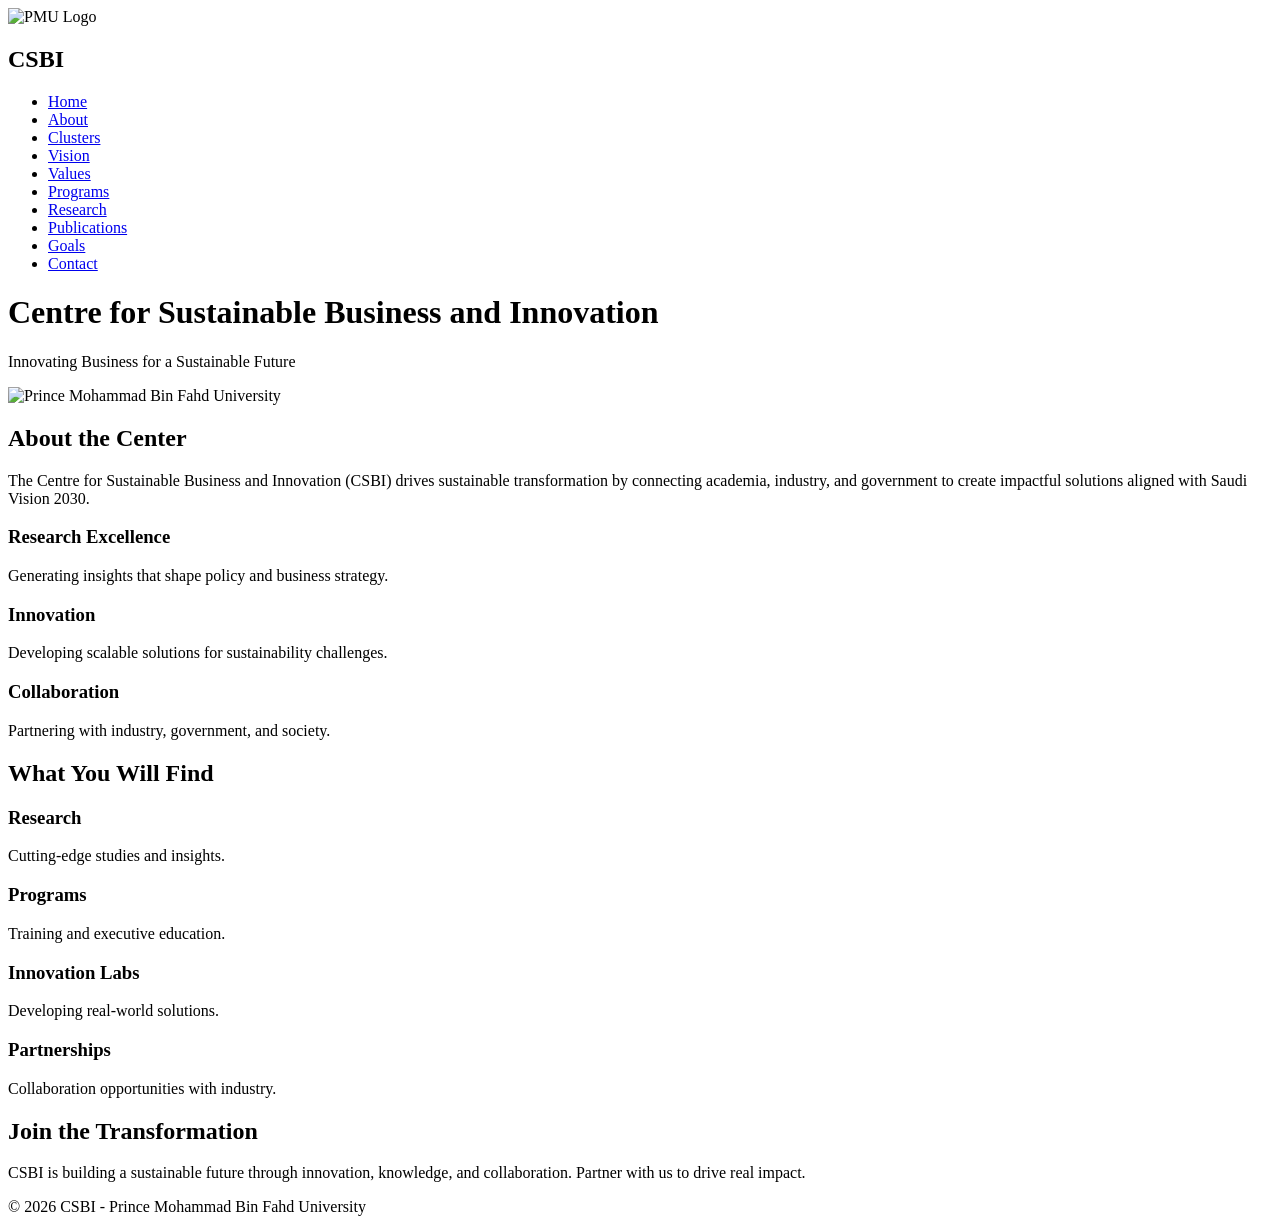
==== index.html @ 0d6ee07f "Add files via upload" ====
<!DOCTYPE html>
<html lang="en">
<head>
    <meta charset="UTF-8">
    <meta name="viewport" content="width=device-width, initial-scale=1.0">
    <title>CSBI - Sustainability Center</title>
    <link rel="stylesheet" href="style.css">
</head>
<body>

<nav>
    <div class="logo-area">
        <img src="images/pmu-logo.png" alt="PMU Logo">
        <h2>CSBI</h2>
    </div>

    <ul>
        <li><a href="index.html" class="active">Home</a></li>
        <li><a href="about.html">About</a></li>
        <li><a href="clusters.html">Clusters</a></li>
        <li><a href="vision.html">Vision</a></li>
        <li><a href="values.html">Values</a></li>
        <li><a href="programs.html">Programs</a></li>
        <li><a href="research.html">Research</a></li>
        <li><a href="publications.html">Publications</a></li>
        <li><a href="goals.html">Goals</a></li>
        <li><a href="contact.html">Contact</a></li>
    </ul>
</nav>

<header>
    <h1>Centre for Sustainable Business and Innovation</h1>
    <p>Innovating Business for a Sustainable Future</p>
</header>

<section class="pmu-photo">
    <img src="images/graduation.png" alt="Prince Mohammad Bin Fahd University">
</section>

<section>
    <h2>About the Center</h2>
    <p>
        The Centre for Sustainable Business and Innovation (CSBI) drives sustainable 
        transformation by connecting academia, industry, and government to create 
        impactful solutions aligned with Saudi Vision 2030.
    </p>
</section>

<section class="cards">
    <div class="card">
        <h3>Research Excellence</h3>
        <p>Generating insights that shape policy and business strategy.</p>
    </div>

    <div class="card">
        <h3>Innovation</h3>
        <p>Developing scalable solutions for sustainability challenges.</p>
    </div>

    <div class="card">
        <h3>Collaboration</h3>
        <p>Partnering with industry, government, and society.</p>
    </div>
</section>

<section>
    <h2>What You Will Find</h2>

    <div class="cards">
        <div class="card">
            <h3>Research</h3>
            <p>Cutting-edge studies and insights.</p>
        </div>

        <div class="card">
            <h3>Programs</h3>
            <p>Training and executive education.</p>
        </div>

        <div class="card">
            <h3>Innovation Labs</h3>
            <p>Developing real-world solutions.</p>
        </div>

        <div class="card">
            <h3>Partnerships</h3>
            <p>Collaboration opportunities with industry.</p>
        </div>
    </div>
</section>

<section class="highlight">
    <h2>Join the Transformation</h2>
    <p>
        CSBI is building a sustainable future through innovation, knowledge, and 
        collaboration. Partner with us to drive real impact.
    </p>
</section>

<footer>
    <p>© 2026 CSBI - Prince Mohammad Bin Fahd University</p>
</footer>

</body>
</html>
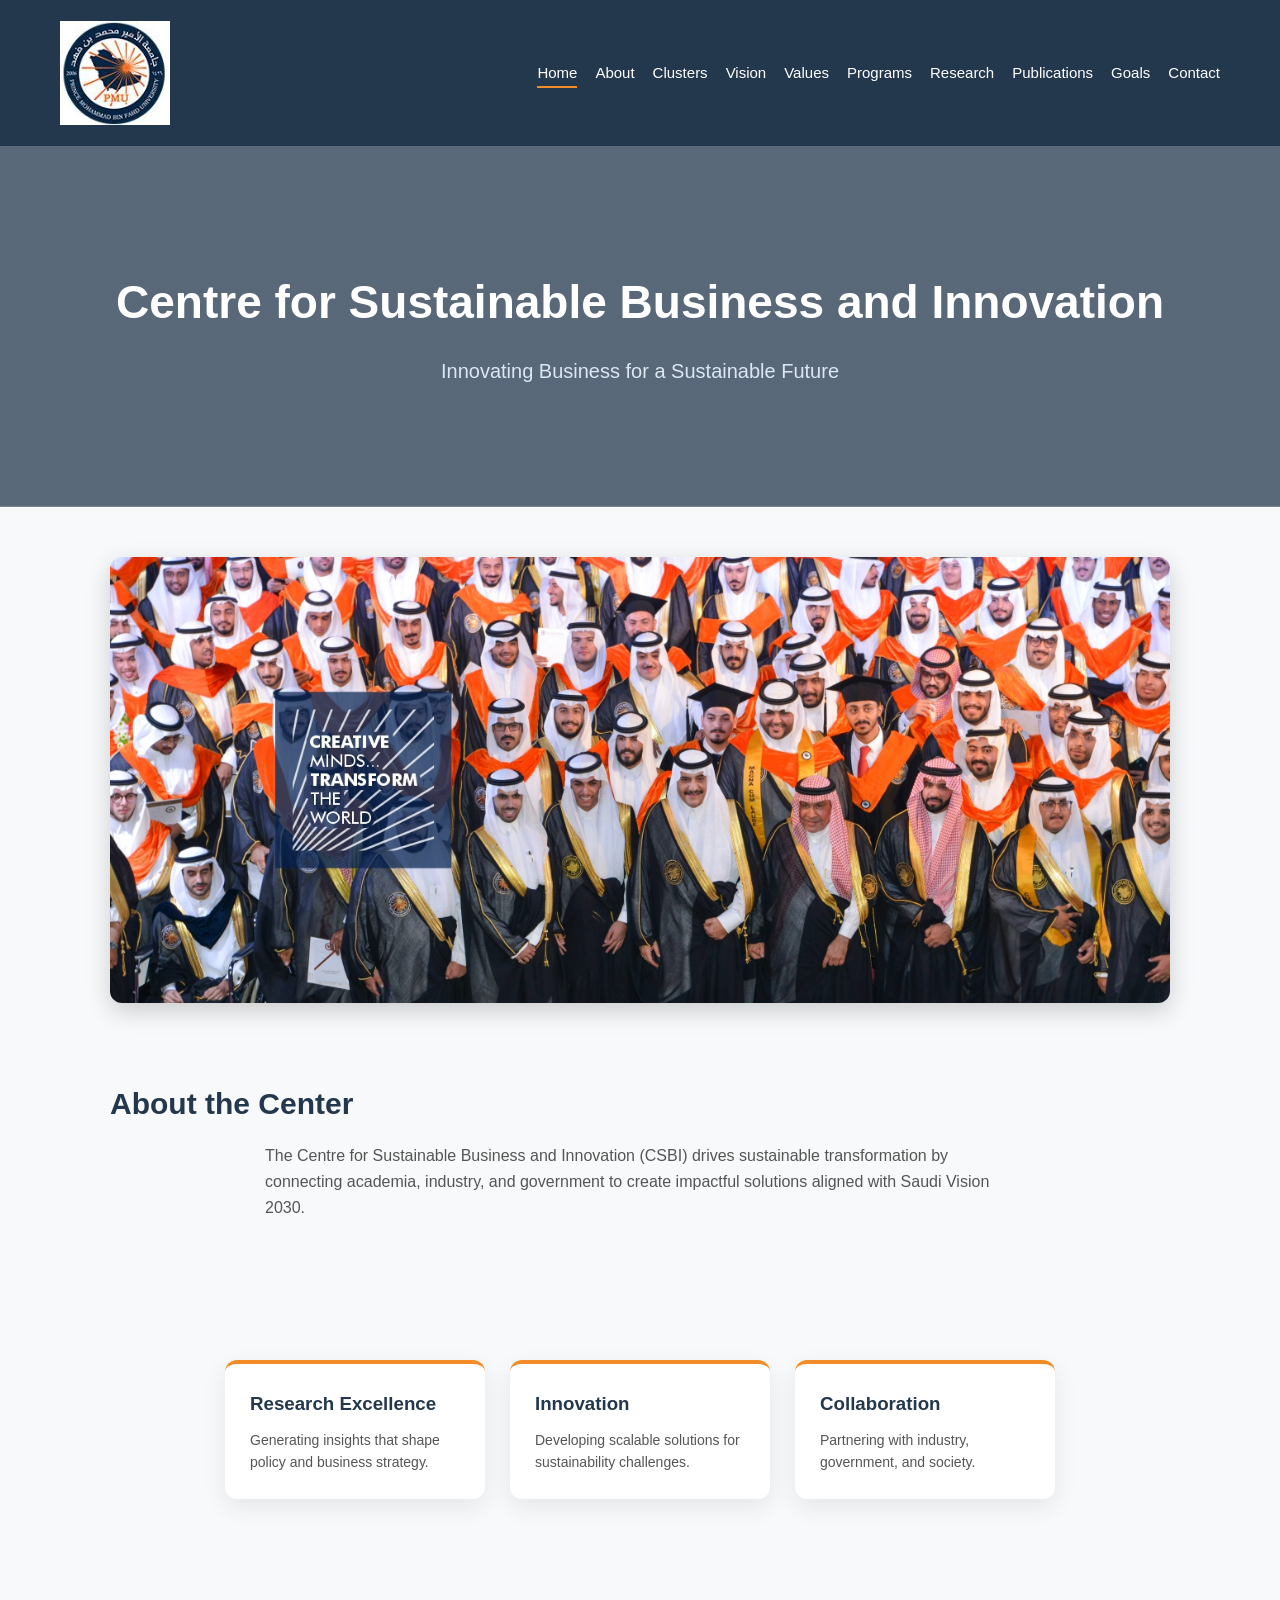
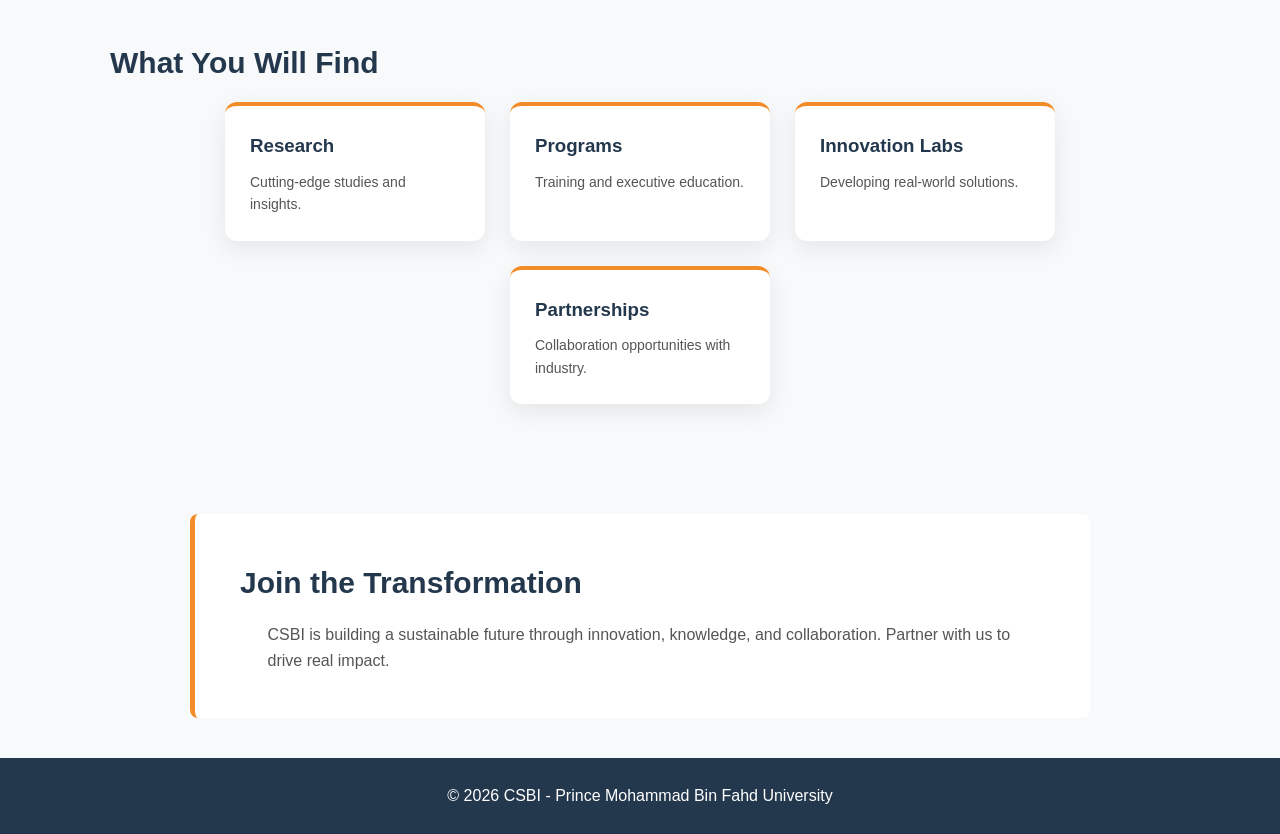
==== commit 648e9117: "Update index.html" ====
--- a/index.html
+++ b/index.html
@@ -4,7 +4,7 @@
     <meta charset="UTF-8">
     <meta name="viewport" content="width=device-width, initial-scale=1.0">
     <title>CSBI - Sustainability Center</title>
-    <link rel="stylesheet" href="style.css">
+    <link rel="stylesheet" href="css/style.css">
 </head>
 <body>
 
@@ -102,4 +102,4 @@
 </footer>
 
 </body>
-</html>+</html>
--- a/css/style.css
+++ b/css/style.css
@@ -0,0 +1,328 @@
+* {
+    margin: 0;
+    padding: 0;
+    box-sizing: border-box;
+}
+
+body {
+    font-family: 'Segoe UI', Tahoma, sans-serif;
+    background: #f8f9fa;
+    color: #333;
+    line-height: 1.6;
+}
+
+/* NAVBAR */
+nav {
+    display: flex;
+    justify-content: space-between;
+    align-items: center;
+    background: #24384d;
+    color: white;
+    padding: 18px 60px;
+}
+
+.logo-area {
+    display: flex;
+    align-items: center;
+    gap: 15px;
+}
+
+.logo-area img {
+    width: 110px;
+    height: 110px;
+    object-fit: contain;
+}
+
+.logo-area h2 {
+    font-size: 28px;
+    letter-spacing: 2px;
+}
+
+nav ul {
+    display: flex;
+    list-style: none;
+    gap: 18px;
+}
+
+nav a {
+    color: white;
+    text-decoration: none;
+    font-size: 15px;
+    transition: 0.3s;
+}
+
+nav a:hover {
+    color: #f28c28;
+}
+
+nav a.active {
+    border-bottom: 2px solid #f28c28;
+    padding-bottom: 5px;
+}
+
+/* HERO */
+header {
+    text-align: center;
+    padding: 120px 20px;
+    background:
+    linear-gradient(rgba(36, 56, 77, 0.75), rgba(36, 56, 77, 0.75)),
+    url("graduation.jpg");
+
+    background-size: cover;
+    background-position: center;
+    color: white;
+}
+
+header h1 {
+    font-size: 46px;
+    margin-bottom: 15px;
+}
+
+header p {
+    color: #dbe7f3;
+    font-size: 20px;
+}
+
+/* PMU PHOTO */
+.pmu-photo {
+    max-width: 1100px;
+    margin: 50px auto 0;
+    padding: 0 20px;
+}
+
+.pmu-photo img {
+    width: 100%;
+    border-radius: 12px;
+    box-shadow: 0 8px 25px rgba(0,0,0,0.18);
+}
+
+/* SECTIONS */
+section {
+    max-width: 1100px;
+    margin: auto;
+    padding: 70px 20px;
+}
+
+h2 {
+    font-size: 30px;
+    margin-bottom: 15px;
+    color: #24384d;
+}
+
+p {
+    max-width: 750px;
+    margin: auto;
+    color: #555;
+}
+
+/* CARDS */
+.cards {
+    display: flex;
+    justify-content: center;
+    flex-wrap: wrap;
+    gap: 25px;
+}
+
+.card {
+    background: white;
+    padding: 25px;
+    width: 260px;
+    border-radius: 12px;
+    border-top: 4px solid #f28c28;
+    box-shadow: 0 8px 25px rgba(0,0,0,0.08);
+    transition: 0.3s;
+    text-align: left;
+}
+
+.card h3 {
+    margin-bottom: 10px;
+    color: #24384d;
+}
+
+.card p {
+    margin: 0;
+    font-size: 14px;
+}
+
+.card:hover {
+    transform: translateY(-8px);
+    box-shadow: 0 10px 25px rgba(0,0,0,0.15);
+}
+
+/* HIGHLIGHT */
+.highlight {
+    background: white;
+    border-left: 5px solid #f28c28;
+    padding: 45px;
+    margin: 40px auto;
+    max-width: 900px;
+    border-radius: 8px;
+}
+
+/* FOOTER */
+footer {
+    background: #24384d;
+    color: white;
+    text-align: center;
+    padding: 25px;
+    margin-top: 40px;
+}
+
+footer p {
+    color: white;
+}
+
+.team-section{
+    text-align: center;
+}
+
+.single-person{
+    margin: 40px auto;
+    text-align: center;
+}
+
+.single-person img{
+    width: 260px;
+    height: 300px;
+    object-fit: cover;
+    margin-bottom: 15px;
+}
+
+.single-person h3,
+.team-pair h3{
+    color: #111;
+    font-size: 18px;
+    margin-bottom: 4px;
+}
+
+.single-person p,
+.team-pair p{
+    color: #111;
+    font-weight: bold;
+    font-size: 17px;
+    margin-top: 8px;
+}
+
+.team-pair{
+    display: grid;
+    grid-template-columns: repeat(2, 280px);
+    justify-content: center;
+    gap: 20px;
+    margin: 45px auto;
+    text-align: center;
+}
+
+.team-pair img{
+    width: 280px;
+    height: 280px;
+    object-fit: cover;
+}
+
+.team-pair p{
+    grid-column: 1 / 3;
+}
+
+.purpose-list{
+    max-width: 700px;
+    margin: 20px auto;
+    padding-left: 25px;
+    color: #333;
+}
+
+.purpose-list li{
+    margin-bottom: 10px;
+    font-size: 18px;
+}
+
+.about-intro{
+    text-align: center;
+}
+
+.about-two-cards{
+    display: flex;
+    justify-content: center;
+    gap: 30px;
+    flex-wrap: wrap;
+}
+
+.info-card{
+    background: white;
+    width: 420px;
+    padding: 35px;
+    border-radius: 14px;
+    border-top: 5px solid #f28c28;
+    box-shadow: 0 8px 25px rgba(0,0,0,0.08);
+}
+
+.info-card h2{
+    color: #24384d;
+}
+
+.leadership-preview{
+    text-align: center;
+}
+
+.leader-container{
+    display: flex;
+    justify-content: center;
+    gap: 35px;
+    flex-wrap: wrap;
+    margin-top: 35px;
+}
+
+.leader-card{
+    background: white;
+    width: 300px;
+    padding: 25px;
+    border-radius: 14px;
+    box-shadow: 0 8px 25px rgba(0,0,0,0.08);
+}
+
+.leader-card img{
+    width: 170px;
+    height: 190px;
+    object-fit: cover;
+    margin-bottom: 15px;
+}
+
+.leader-card h3{
+    color: #24384d;
+    margin-bottom: 8px;
+}
+
+.main-btn{
+    display: inline-block;
+    margin-top: 30px;
+    padding: 12px 28px;
+    background: #24384d;
+    color: white;
+    text-decoration: none;
+    border-radius: 6px;
+    transition: 0.3s;
+}
+
+.main-btn:hover{
+    background: #f28c28;
+}
+
+.journal-section{
+    display: flex;
+    gap: 50px;
+    flex-wrap: wrap;
+    align-items: flex-start;
+}
+
+.journal-image img{
+    width: 350px;
+    border-radius: 12px;
+    box-shadow: 0 8px 25px rgba(0,0,0,0.15);
+}
+
+.journal-content{
+    flex: 1;
+    min-width: 300px;
+}
+
+.journal-content h2{
+    margin-top: 25px;
+}
